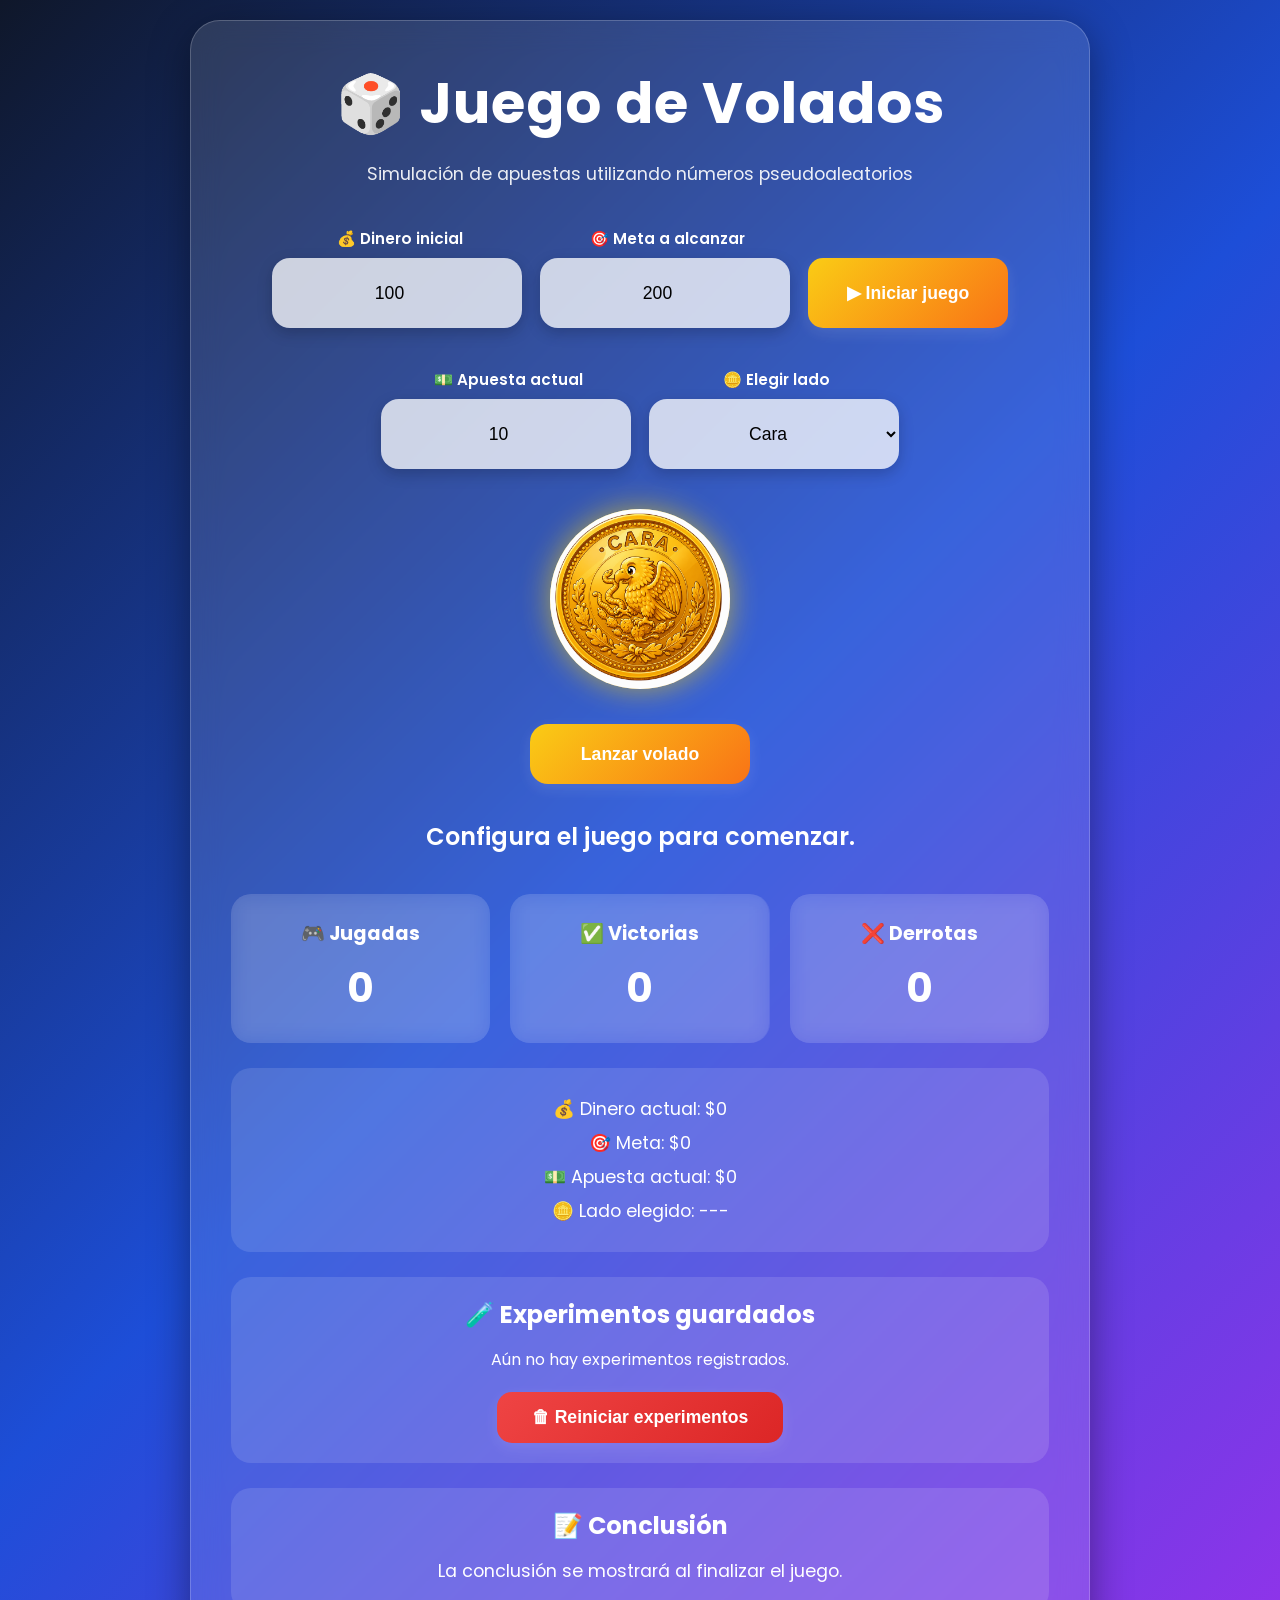
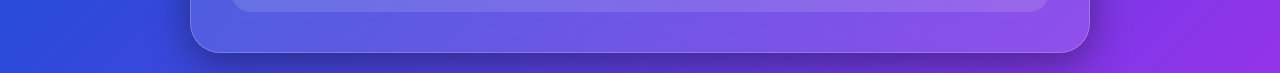
==== juego.html @ 7954e963 "Add files via upload" ====
<!DOCTYPE html>
<html lang="es">
<head>

    <meta charset="UTF-8">

    <meta name="viewport" content="width=device-width, initial-scale=1.0">

    <title>Juego de Volados</title>

    <link rel="stylesheet" href="style.css">

    <!-- Fuente -->
    <link rel="preconnect" href="https://fonts.googleapis.com">

    <link rel="preconnect" href="https://fonts.gstatic.com" crossorigin>

    <link href="https://fonts.googleapis.com/css2?family=Poppins:wght@300;400;600;700&display=swap" rel="stylesheet">

</head>

<body>

    <div class="contenedor">

        <div class="card">

            <!-- TÍTULO -->
            <h1>🎲 Juego de Volados</h1>

            <p class="descripcion">
                Simulación de apuestas utilizando números pseudoaleatorios
            </p>


            <!-- CONFIGURACIÓN INICIAL -->
            <div class="configuracion" id="configuracionInicial">

                <div class="campo">

                    <label>💰 Dinero inicial</label>

                    <input
                        type="number"
                        id="dineroInicial"
                        value="100"
                    >

                </div>

                <div class="campo">

                    <label>🎯 Meta a alcanzar</label>

                    <input
                        type="number"
                        id="meta"
                        value="200"
                    >

                </div>

                <div class="campo boton-campo">

                    <label class="invisible">Botón</label>

                    <button onclick="iniciarJuego()">
                        ▶ Iniciar juego
                    </button>

                </div>

            </div>


            <!-- CONTROLES DEL JUEGO -->
            <div
                class="configuracion juego-activo"
                id="controlesJuego"
            >

                <div class="campo">

                    <label>💵 Apuesta actual</label>

                    <input
                        type="number"
                        id="apuestaInicial"
                        value="10"
                    >

                </div>

                <div class="campo">

                    <label>🪙 Elegir lado</label>

                    <select id="ladoElegido">

                        <option value="Cara">
                            Cara
                        </option>

                        <option value="Cruz">
                            Cruz
                        </option>

                    </select>

                </div>

            </div>


            <!-- MONEDA -->
            <div class="contenedor-moneda">

                <div class="moneda" id="moneda">

                    <!-- CARA -->
                    <div class="cara frente">

                        <img
                            src="img/cara.png"
                            alt="Cara"
                        >

                    </div>

                    <!-- CRUZ -->
                    <div class="cara atras">

                        <img
                            src="img/cruz.png"
                            alt="Cruz"
                        >

                    </div>

                </div>

            </div>


            <!-- BOTONES -->
           <div class="botones-juego">

                <button onclick="jugarVolado()" id="btnVolado" disabled class="btn-lanzar">
                    Lanzar volado
                </button>

                <button onclick="reiniciarJuego()" id="btnReiniciar" class="btn-reiniciar-juego">
                    Reiniciar juego
                </button>

            </div>


            <!-- RESULTADO -->
            <div
                class="resultado"
                id="resultado"
            >
                Configura el juego para comenzar.
            </div>


            <!-- ESTADÍSTICAS -->
            <div class="estadisticas">

                <div class="box">

                    <h3>🎮 Jugadas</h3>

                    <span id="jugadas">
                        0
                    </span>

                </div>

                <div class="box">

                    <h3>✅ Victorias</h3>

                    <span id="victorias">
                        0
                    </span>

                </div>

                <div class="box">

                    <h3>❌ Derrotas</h3>

                    <span id="derrotas">
                        0
                    </span>

                </div>

            </div>


            <!-- DATOS -->
            <div class="datos">

                <p>
                    💰 Dinero actual:
                    $<span id="dineroActual">0</span>
                </p>

                <p>
                    🎯 Meta:
                    $<span id="metaActual">0</span>
                </p>

                <p>
                    💵 Apuesta actual:
                    $<span id="apuestaActual">0</span>
                </p>

                <p>
                    🪙 Lado elegido:
                    <span id="ladoActual">---</span>
                </p>

            </div>


            <!-- HISTORIAL -->
            <div class="pruebas">

                <h2>🧪 Experimentos guardados</h2>

                <div id="historialExperimentos">
                    Aún no hay experimentos registrados.
                </div>

                <button
                    onclick="reiniciarExperimentos()"
                    class="btn-reiniciar"
                >
                    🗑 Reiniciar experimentos
                </button>

            </div>


            <!-- CONCLUSIÓN -->
            <div class="pruebas">

                <h2>📝 Conclusión</h2>

                <p id="conclusion">
                    La conclusión se mostrará al finalizar el juego.
                </p>

            </div>

        </div>

    </div>

    <!-- JS GENERAL -->
    <script src="script.js"></script>

</body>
</html>
---- style.css ----
*{
    margin: 0;
    padding: 0;
    box-sizing: border-box;
}

body{
    font-family: 'Poppins', sans-serif;
    min-height: 100vh;
    display: flex;
    justify-content: center;
    align-items: center;

    background: linear-gradient(
        135deg,
        #0f172a,
        #1d4ed8,
        #9333ea
    );

    overflow-x: hidden;
}

.contenedor{
    width: 100%;
    display: flex;
    justify-content: center;
    align-items: center;
    padding: 20px;
}

.card{
    width: 900px;
    max-width: 95%;
    background: rgba(255,255,255,0.12);
    border: 1px solid rgba(255,255,255,0.2);
    backdrop-filter: blur(15px);
    border-radius: 30px;
    padding: 40px;
    text-align: center;
    box-shadow: 0 10px 40px rgba(0,0,0,0.4);
    color: white;
}

h1{
    font-size: 3.5rem;
    font-weight: 700;
    margin-bottom: 15px;
    letter-spacing: 1px;
}

.descripcion{
    font-size: 1.1rem;
    opacity: 0.9;
    margin-bottom: 40px;
}

/* CONFIGURACIÓN */

.juego-activo{
    display: none;
}

.configuracion{

    display: flex;

    justify-content: center;

    align-items: end;

    flex-wrap: wrap;

    gap: 18px;

    margin-bottom: 40px;
}

.campo{

    display: flex;

    flex-direction: column;

    text-align: center;

    width: 250px;
}

.campo select{

    width: 100%;
}

.campo label{
    color: white;
    font-size: 0.95rem;
    font-weight: 600;
    margin-bottom: 8px;
    padding-left: 5px;
}

.invisible{
    visibility: hidden;
}

.configuracion input,
.configuracion select{
    height: 70px;
    border: none;
    border-radius: 18px;
    padding: 15px;
    font-size: 1.1rem;
    text-align: center;
    outline: none;
    background: rgba(255, 255, 255, 0.76);
    box-shadow: 0 5px 15px rgba(0,0,0,0.2);
    transition: 0.3s;
}

.configuracion input:focus,
.configuracion select:focus{
    transform: scale(1.03);
    box-shadow: 0 0 15px rgba(255,255,255,0.5);
}

.boton-campo{

    width: 200px;
}

.boton-campo button{

    height: 70px;

    width: 100%;
}

/* MONEDA */

.contenedor-moneda{
    perspective: 1000px;
    display: flex;
    justify-content: center;
    margin-bottom: 35px;
}

.moneda{
    width: 180px;
    height: 180px;
    position: relative;
    transform-style: preserve-3d;
    transition: transform 1.5s;
}

.girar-cara{
    animation: girarCara 1.5s forwards;
}

.girar-cruz{
    animation: girarCruz 1.5s forwards;
}

@keyframes girarCara{
    0%{
        transform: rotateY(0deg);
    }

    100%{
        transform: rotateY(1800deg);
    }
}

@keyframes girarCruz{
    0%{
        transform: rotateY(0deg);
    }

    100%{
        transform: rotateY(1980deg);
    }
}

.cara{
    width: 100%;
    height: 100%;
    position: absolute;
    border-radius: 50%;
    display: flex;
    justify-content: center;
    align-items: center;
    font-size: 6rem;
    backface-visibility: hidden;

    background: linear-gradient(
        145deg,
        #ffd700,
        #ffb300
    );

    box-shadow:
        inset 0 0 20px rgba(255,255,255,0.5),
        0 0 30px rgba(255,215,0,0.6);
}

.cara img{
    width: 100%;
    height: 100%;
    object-fit: cover;
    border-radius: 50%;
}

.atras{
    transform: rotateY(180deg);
}

/* BOTONES */

.botones{
    display: flex;
    justify-content: center;
    gap: 25px;
    margin-bottom: 35px;
}

button{
    border: none;
    padding: 15px 35px;
    border-radius: 15px;
    font-size: 1.1rem;
    font-weight: 600;
    cursor: pointer;
    transition: 0.3s;

    background: linear-gradient(
        135deg,
        #facc15,
        #f97316
    );

    color: #ffffff;
    box-shadow: 0 5px 15px rgba(255, 255, 255, 0.103);
}

button:hover{
    transform: translateY(-5px) scale(1.05);
    box-shadow: 0 10px 20px rgba(255, 255, 255, 0.397);
}

/* RESULTADO */

.resultado{
    font-size: 1.5rem;
    font-weight: 600;
    margin-bottom: 35px;
    min-height: 40px;
}

/* ESTADÍSTICAS */

.estadisticas{
    display: grid;
    grid-template-columns: repeat(3,1fr);
    gap: 20px;
}

.box{
    background: rgba(255,255,255,0.1);
    padding: 25px;
    border-radius: 20px;
    backdrop-filter: blur(10px);
    transition: 0.3s;
}

.box:hover{
    transform: scale(1.03);
    background: rgba(255,255,255,0.15);
}

.box h3{
    margin-bottom: 10px;
    font-size: 1.2rem;
}

.box span{
    font-size: 2.5rem;
    font-weight: bold;
}

/* DATOS Y PRUEBAS */

.datos,
.pruebas{
    margin-top: 25px;
    background: rgba(255,255,255,0.12);
    padding: 20px;
    border-radius: 20px;
}

.datos p,
.pruebas p{
    font-size: 1.1rem;
    margin: 8px 0;
}

.pruebas h2{
    margin-bottom: 15px;
}

/* RESPONSIVE */

@media(max-width: 1100px){
    .configuracion{
        grid-template-columns: 1fr 1fr;
    }
}

@media(max-width: 768px){

    h1{
        font-size: 2.5rem;
    }

    .configuracion{
        grid-template-columns: 1fr;
    }

    .estadisticas{
        grid-template-columns: 1fr;
    }

    .botones{
        flex-direction: column;
    }

    button{
        width: 100%;
    }

    .moneda{
        width: 140px;
        height: 140px;
    }

    .cara{
        font-size: 4rem;
    }
}

/* BOTÓN REINICIAR EXPERIMENTOS */

.btn-reiniciar{

    margin-top: 20px;

    background: linear-gradient(
        135deg,
        #ef4444,
        #dc2626
    );

    color: white;
}

.btn-reiniciar:hover{

    transform: translateY(-3px) scale(1.03);

    box-shadow: 0 10px 20px rgba(0,0,0,0.4);
}

.btn-reiniciar-juego{
    display: none;
    margin: 15px auto 30px auto;
    background: linear-gradient(135deg, #22c55e, #16a34a);
    color: white;
}

/* NÚMEROS GENERADOS */

.contenedor-numeros{

    margin-top: 15px;

    max-height: 180px;

    overflow-y: auto;

    background: rgba(255,255,255,0.08);

    border-radius: 15px;

    padding: 15px;

    text-align: left;

    line-height: 1.8;
}

.numero-item{

    padding: 6px 10px;

    border-bottom: 1px solid rgba(255,255,255,0.1);

    font-size: 0.95rem;
}

/* CONFIGURACIÓN GENERADOR */

.configuracion-generador{

    width: 100%;

    display: grid;

    grid-template-columns: repeat(4, minmax(0,1fr));

    gap: 18px;

    margin: 30px auto;
}

.configuracion-generador .campo{

    width: 100%;

    display: flex;

    flex-direction: column;

    align-items: center;
}

.configuracion-generador label{

    font-weight: 600;

    font-size: 1rem;

    margin-bottom: 8px;

    text-align: center;
}

.configuracion-generador input{

    width: 100%;

    max-width: 100%;

    height: 55px;

    padding: 12px;

    border: none;

    border-radius: 15px;

    font-size: 1rem;

    text-align: center;

    outline: none;

    background: rgba(255,255,255,0.95);

    box-shadow: 0 5px 15px rgba(0,0,0,0.2);
}


/* RESPONSIVE */

@media(max-width: 900px){

    .configuracion-generador{

        grid-template-columns: repeat(2,1fr);
    }
}

@media(max-width: 600px){

    .configuracion-generador{

        grid-template-columns: 1fr;
    }
}

.botones-juego{
    display: flex;
    justify-content: center;
    align-items: center;
    gap: 25px;
    margin: 25px 0 35px 0;
    flex-wrap: wrap;
}

.btn-lanzar,
.btn-reiniciar-juego{
    min-width: 220px;
    height: 60px;
    border-radius: 18px;
    font-size: 1.1rem;
    font-weight: 700;
    margin: 0;
}

.btn-lanzar{
    background: linear-gradient(135deg, #facc15, #f97316);
    color: #ffffff;
}

.btn-reiniciar-juego{
    display: none;
    background: linear-gradient(135deg, #22c55e, #16a34a);
    color: white;
}

@media(max-width: 600px){
    .botones-juego{
        flex-direction: column;
    }

    .btn-lanzar,
    .btn-reiniciar-juego{
        width: 100%;
    }
}
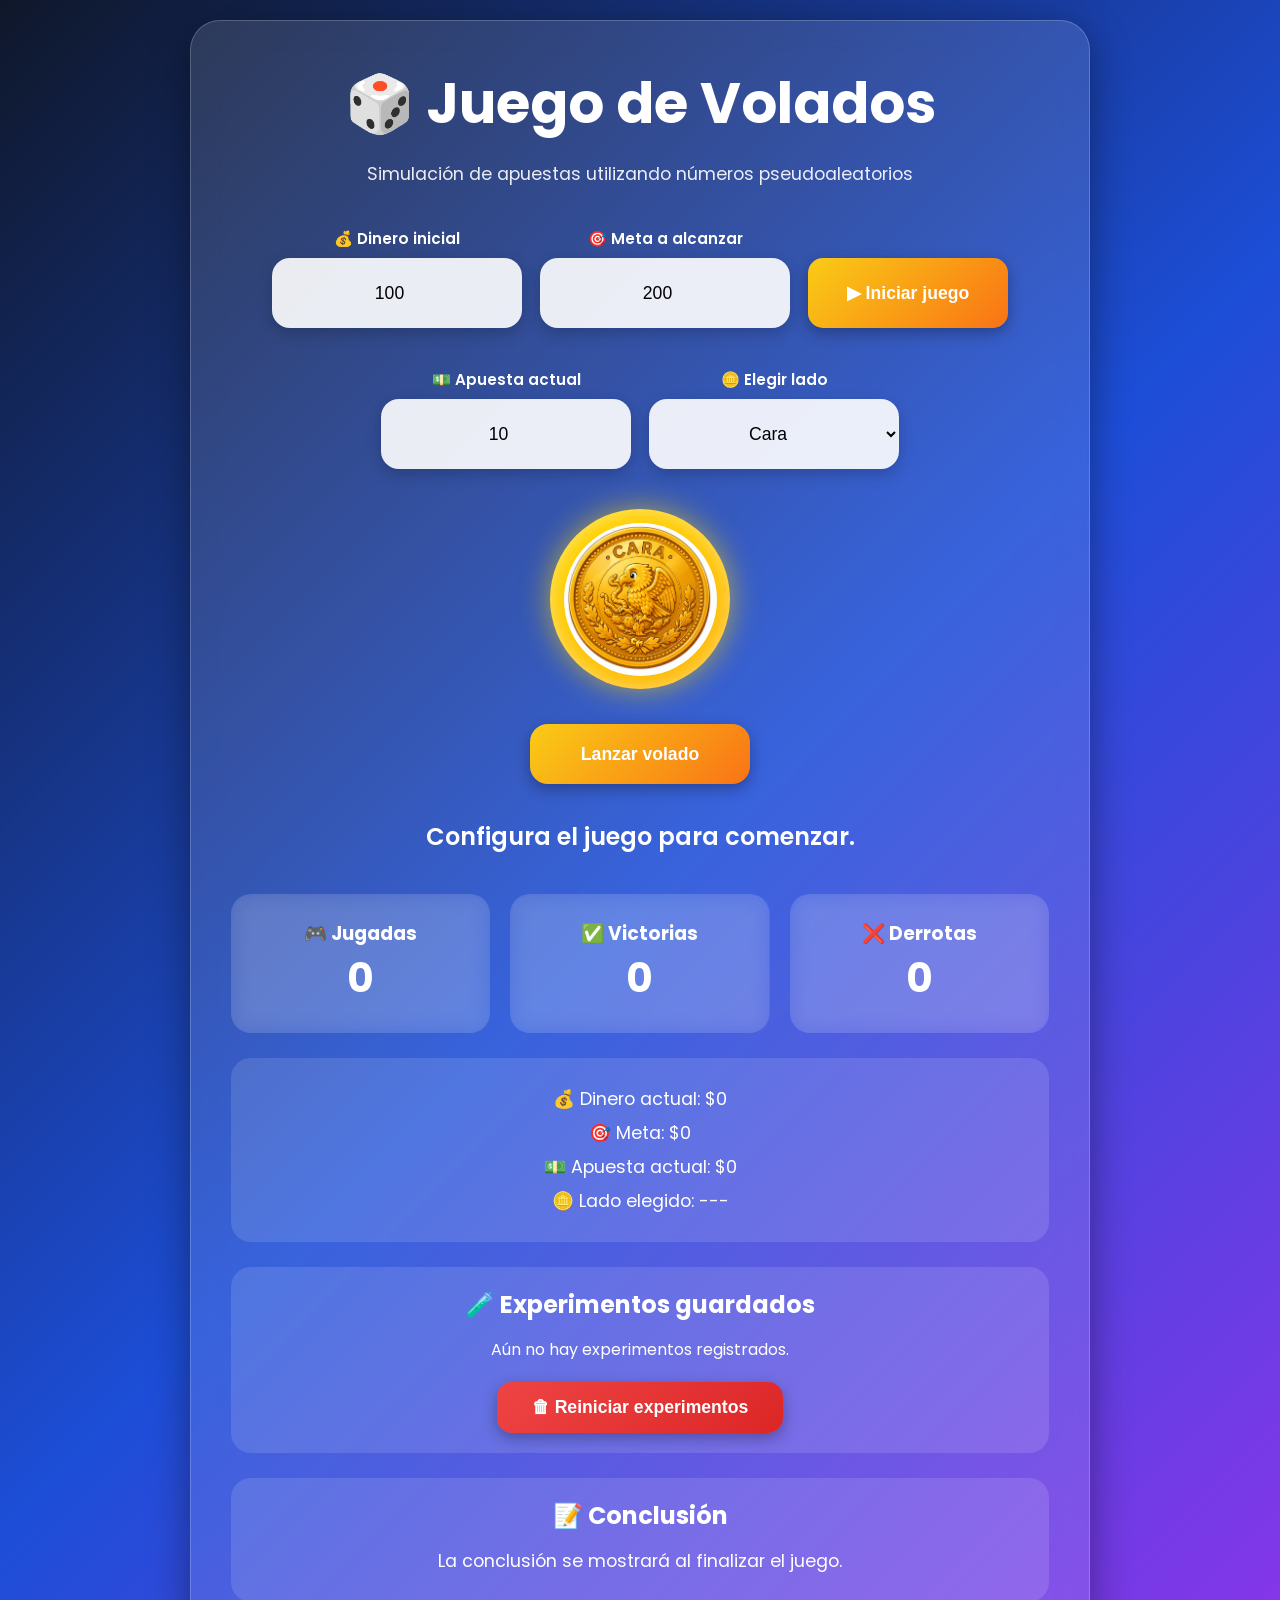
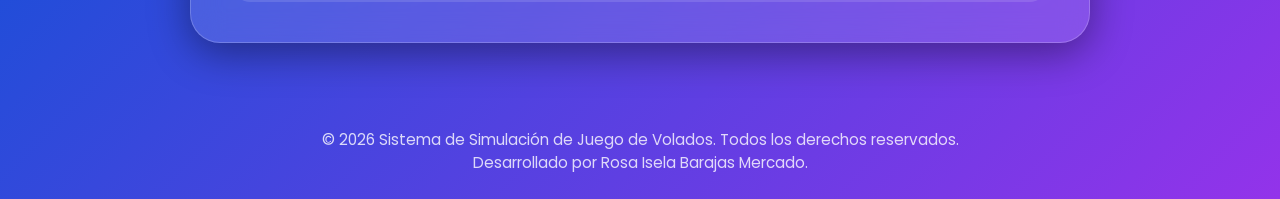
==== commit ebb1f189: "Add files via upload" ====
--- a/juego.html
+++ b/juego.html
@@ -263,6 +263,15 @@
 
     <!-- JS GENERAL -->
     <script src="script.js"></script>
-
+    <footer class="footer">
+
+    © 2026 Sistema de Simulación de Juego de Volados.
+    Todos los derechos reservados.
+
+    <br>
+
+    Desarrollado por Rosa Isela Barajas Mercado.
+
+</footer>
 </body>
 </html>
--- a/style.css
+++ b/style.css
@@ -7,7 +7,10 @@
 body{
     font-family: 'Poppins', sans-serif;
     min-height: 100vh;
-    display: flex;
+
+    display: flex;
+    flex-direction: column;
+
     justify-content: center;
     align-items: center;
 
@@ -46,7 +49,6 @@
     font-size: 3.5rem;
     font-weight: 700;
     margin-bottom: 15px;
-    letter-spacing: 1px;
 }
 
 .descripcion{
@@ -62,34 +64,19 @@
 }
 
 .configuracion{
-
-    display: flex;
-
-    justify-content: center;
-
+    display: flex;
+    justify-content: center;
     align-items: end;
-
     flex-wrap: wrap;
-
     gap: 18px;
-
     margin-bottom: 40px;
 }
 
 .campo{
-
-    display: flex;
-
+    display: flex;
     flex-direction: column;
-
-    text-align: center;
-
+    text-align: center;
     width: 250px;
-}
-
-.campo select{
-
-    width: 100%;
 }
 
 .campo label{
@@ -97,7 +84,10 @@
     font-size: 0.95rem;
     font-weight: 600;
     margin-bottom: 8px;
-    padding-left: 5px;
+}
+
+.campo select{
+    width: 100%;
 }
 
 .invisible{
@@ -113,27 +103,43 @@
     font-size: 1.1rem;
     text-align: center;
     outline: none;
-    background: rgba(255, 255, 255, 0.76);
+    background: rgba(255,255,255,0.9);
     box-shadow: 0 5px 15px rgba(0,0,0,0.2);
-    transition: 0.3s;
-}
-
-.configuracion input:focus,
-.configuracion select:focus{
-    transform: scale(1.03);
-    box-shadow: 0 0 15px rgba(255,255,255,0.5);
 }
 
 .boton-campo{
-
     width: 200px;
 }
 
 .boton-campo button{
-
     height: 70px;
-
-    width: 100%;
+    width: 100%;
+}
+
+/* CONFIGURACIÓN GENERADOR */
+
+.configuracion-generador{
+    width: 100%;
+    display: grid;
+    grid-template-columns: repeat(4, minmax(0,1fr));
+    gap: 18px;
+    margin: 30px auto;
+}
+
+.configuracion-generador .campo{
+    width: 100%;
+}
+
+.configuracion-generador input{
+    width: 100%;
+    height: 55px;
+    border: none;
+    border-radius: 15px;
+    padding: 12px;
+    font-size: 1rem;
+    text-align: center;
+    outline: none;
+    background: rgba(255,255,255,0.95);
 }
 
 /* MONEDA */
@@ -150,7 +156,6 @@
     height: 180px;
     position: relative;
     transform-style: preserve-3d;
-    transition: transform 1.5s;
 }
 
 .girar-cara{
@@ -162,23 +167,13 @@
 }
 
 @keyframes girarCara{
-    0%{
-        transform: rotateY(0deg);
-    }
-
-    100%{
-        transform: rotateY(1800deg);
-    }
+    0%{ transform: rotateY(0deg); }
+    100%{ transform: rotateY(1800deg); }
 }
 
 @keyframes girarCruz{
-    0%{
-        transform: rotateY(0deg);
-    }
-
-    100%{
-        transform: rotateY(1980deg);
-    }
+    0%{ transform: rotateY(0deg); }
+    100%{ transform: rotateY(1980deg); }
 }
 
 .cara{
@@ -189,24 +184,17 @@
     display: flex;
     justify-content: center;
     align-items: center;
-    font-size: 6rem;
     backface-visibility: hidden;
-
-    background: linear-gradient(
-        145deg,
-        #ffd700,
-        #ffb300
-    );
-
+    background: linear-gradient(145deg,#ffd700,#ffb300);
     box-shadow:
         inset 0 0 20px rgba(255,255,255,0.5),
         0 0 30px rgba(255,215,0,0.6);
 }
 
 .cara img{
-    width: 100%;
-    height: 100%;
-    object-fit: cover;
+    width: 85%;
+    height: 85%;
+    object-fit: contain;
     border-radius: 50%;
 }
 
@@ -216,11 +204,14 @@
 
 /* BOTONES */
 
-.botones{
-    display: flex;
-    justify-content: center;
+.botones,
+.botones-juego{
+    display: flex;
+    justify-content: center;
+    align-items: center;
     gap: 25px;
-    margin-bottom: 35px;
+    margin: 25px 0 35px 0;
+    flex-wrap: wrap;
 }
 
 button{
@@ -231,20 +222,36 @@
     font-weight: 600;
     cursor: pointer;
     transition: 0.3s;
-
-    background: linear-gradient(
-        135deg,
-        #facc15,
-        #f97316
-    );
-
-    color: #ffffff;
-    box-shadow: 0 5px 15px rgba(255, 255, 255, 0.103);
+    background: linear-gradient(135deg,#facc15,#f97316);
+    color: white;
+    box-shadow: 0 5px 15px rgba(0,0,0,0.3);
 }
 
 button:hover{
     transform: translateY(-5px) scale(1.05);
-    box-shadow: 0 10px 20px rgba(255, 255, 255, 0.397);
+}
+
+.btn-lanzar,
+.btn-reiniciar-juego{
+    min-width: 220px;
+    height: 60px;
+    border-radius: 18px;
+    font-weight: 700;
+}
+
+.btn-reiniciar,
+.btn-reiniciar-juego{
+    background: linear-gradient(135deg,#22c55e,#16a34a);
+    color: white;
+}
+
+.btn-reiniciar{
+    margin-top: 20px;
+    background: linear-gradient(135deg,#ef4444,#dc2626);
+}
+
+.btn-reiniciar-juego{
+    display: none;
 }
 
 /* RESULTADO */
@@ -269,17 +276,6 @@
     padding: 25px;
     border-radius: 20px;
     backdrop-filter: blur(10px);
-    transition: 0.3s;
-}
-
-.box:hover{
-    transform: scale(1.03);
-    background: rgba(255,255,255,0.15);
-}
-
-.box h3{
-    margin-bottom: 10px;
-    font-size: 1.2rem;
 }
 
 .box span{
@@ -307,33 +303,70 @@
     margin-bottom: 15px;
 }
 
+/* NÚMEROS GENERADOS */
+
+.contenedor-numeros{
+    margin-top: 15px;
+    max-height: 180px;
+    overflow-y: auto;
+    background: rgba(255,255,255,0.08);
+    border-radius: 15px;
+    padding: 15px;
+    text-align: left;
+    line-height: 1.8;
+}
+
+.numero-item{
+    padding: 6px 10px;
+    border-bottom: 1px solid rgba(255,255,255,0.1);
+}
+
+/* FOOTER */
+
+.footer{
+    width: 100%;
+    text-align: center;
+    color: rgba(255,255,255,0.8);
+    font-size: 0.95rem;
+    padding: 25px 10px;
+    margin-top: 40px;
+}
+
 /* RESPONSIVE */
 
-@media(max-width: 1100px){
-    .configuracion{
-        grid-template-columns: 1fr 1fr;
+@media(max-width: 900px){
+    .configuracion-generador{
+        grid-template-columns: repeat(2,1fr);
     }
 }
 
 @media(max-width: 768px){
-
     h1{
         font-size: 2.5rem;
     }
 
     .configuracion{
-        grid-template-columns: 1fr;
+        flex-direction: column;
+        align-items: center;
+    }
+
+    .campo,
+    .boton-campo{
+        width: 100%;
     }
 
     .estadisticas{
         grid-template-columns: 1fr;
     }
 
-    .botones{
+    .botones,
+    .botones-juego{
         flex-direction: column;
     }
 
-    button{
+    button,
+    .btn-lanzar,
+    .btn-reiniciar-juego{
         width: 100%;
     }
 
@@ -341,189 +374,10 @@
         width: 140px;
         height: 140px;
     }
-
-    .cara{
-        font-size: 4rem;
-    }
-}
-
-/* BOTÓN REINICIAR EXPERIMENTOS */
-
-.btn-reiniciar{
-
-    margin-top: 20px;
-
-    background: linear-gradient(
-        135deg,
-        #ef4444,
-        #dc2626
-    );
-
-    color: white;
-}
-
-.btn-reiniciar:hover{
-
-    transform: translateY(-3px) scale(1.03);
-
-    box-shadow: 0 10px 20px rgba(0,0,0,0.4);
-}
-
-.btn-reiniciar-juego{
-    display: none;
-    margin: 15px auto 30px auto;
-    background: linear-gradient(135deg, #22c55e, #16a34a);
-    color: white;
-}
-
-/* NÚMEROS GENERADOS */
-
-.contenedor-numeros{
-
-    margin-top: 15px;
-
-    max-height: 180px;
-
-    overflow-y: auto;
-
-    background: rgba(255,255,255,0.08);
-
-    border-radius: 15px;
-
-    padding: 15px;
-
-    text-align: left;
-
-    line-height: 1.8;
-}
-
-.numero-item{
-
-    padding: 6px 10px;
-
-    border-bottom: 1px solid rgba(255,255,255,0.1);
-
-    font-size: 0.95rem;
-}
-
-/* CONFIGURACIÓN GENERADOR */
-
-.configuracion-generador{
-
-    width: 100%;
-
-    display: grid;
-
-    grid-template-columns: repeat(4, minmax(0,1fr));
-
-    gap: 18px;
-
-    margin: 30px auto;
-}
-
-.configuracion-generador .campo{
-
-    width: 100%;
-
-    display: flex;
-
-    flex-direction: column;
-
-    align-items: center;
-}
-
-.configuracion-generador label{
-
-    font-weight: 600;
-
-    font-size: 1rem;
-
-    margin-bottom: 8px;
-
-    text-align: center;
-}
-
-.configuracion-generador input{
-
-    width: 100%;
-
-    max-width: 100%;
-
-    height: 55px;
-
-    padding: 12px;
-
-    border: none;
-
-    border-radius: 15px;
-
-    font-size: 1rem;
-
-    text-align: center;
-
-    outline: none;
-
-    background: rgba(255,255,255,0.95);
-
-    box-shadow: 0 5px 15px rgba(0,0,0,0.2);
-}
-
-
-/* RESPONSIVE */
-
-@media(max-width: 900px){
-
+}
+
+@media(max-width: 600px){
     .configuracion-generador{
-
-        grid-template-columns: repeat(2,1fr);
-    }
-}
-
-@media(max-width: 600px){
-
-    .configuracion-generador{
-
         grid-template-columns: 1fr;
     }
-}
-
-.botones-juego{
-    display: flex;
-    justify-content: center;
-    align-items: center;
-    gap: 25px;
-    margin: 25px 0 35px 0;
-    flex-wrap: wrap;
-}
-
-.btn-lanzar,
-.btn-reiniciar-juego{
-    min-width: 220px;
-    height: 60px;
-    border-radius: 18px;
-    font-size: 1.1rem;
-    font-weight: 700;
-    margin: 0;
-}
-
-.btn-lanzar{
-    background: linear-gradient(135deg, #facc15, #f97316);
-    color: #ffffff;
-}
-
-.btn-reiniciar-juego{
-    display: none;
-    background: linear-gradient(135deg, #22c55e, #16a34a);
-    color: white;
-}
-
-@media(max-width: 600px){
-    .botones-juego{
-        flex-direction: column;
-    }
-
-    .btn-lanzar,
-    .btn-reiniciar-juego{
-        width: 100%;
-    }
 }
